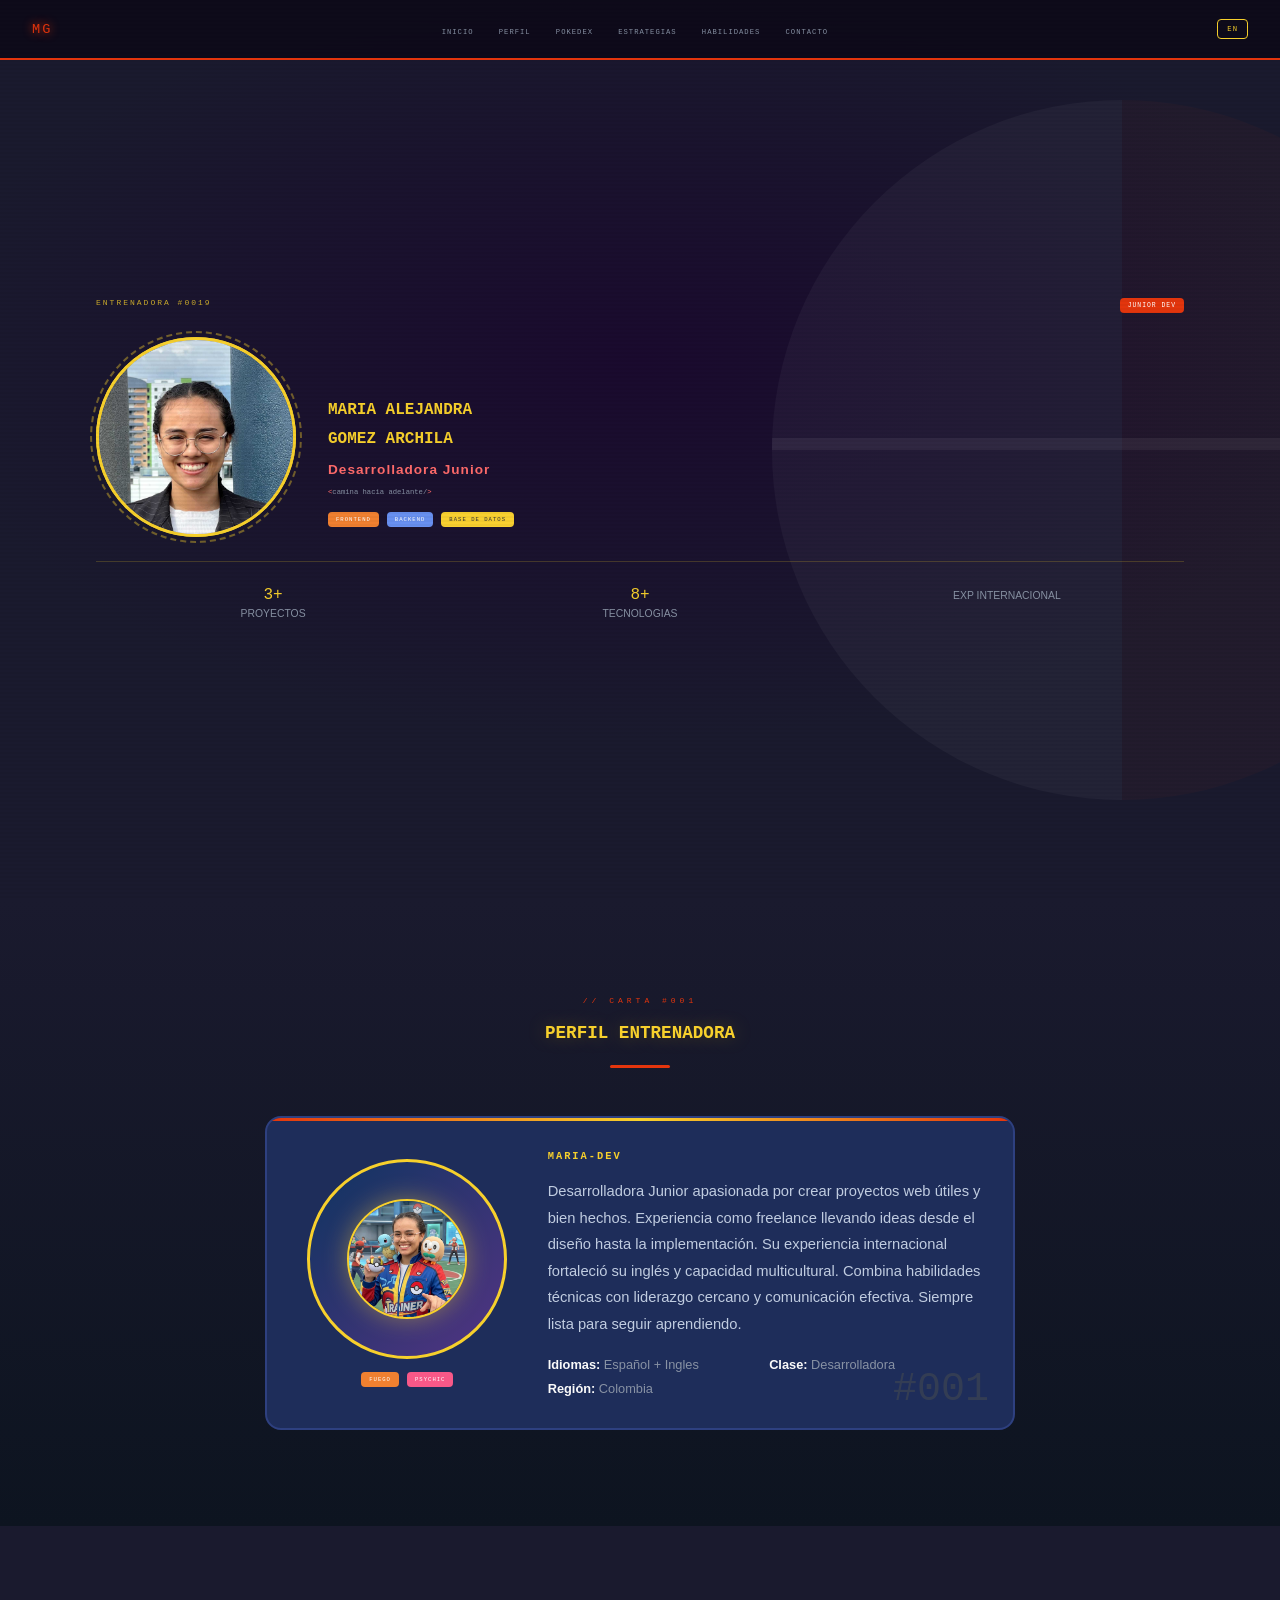
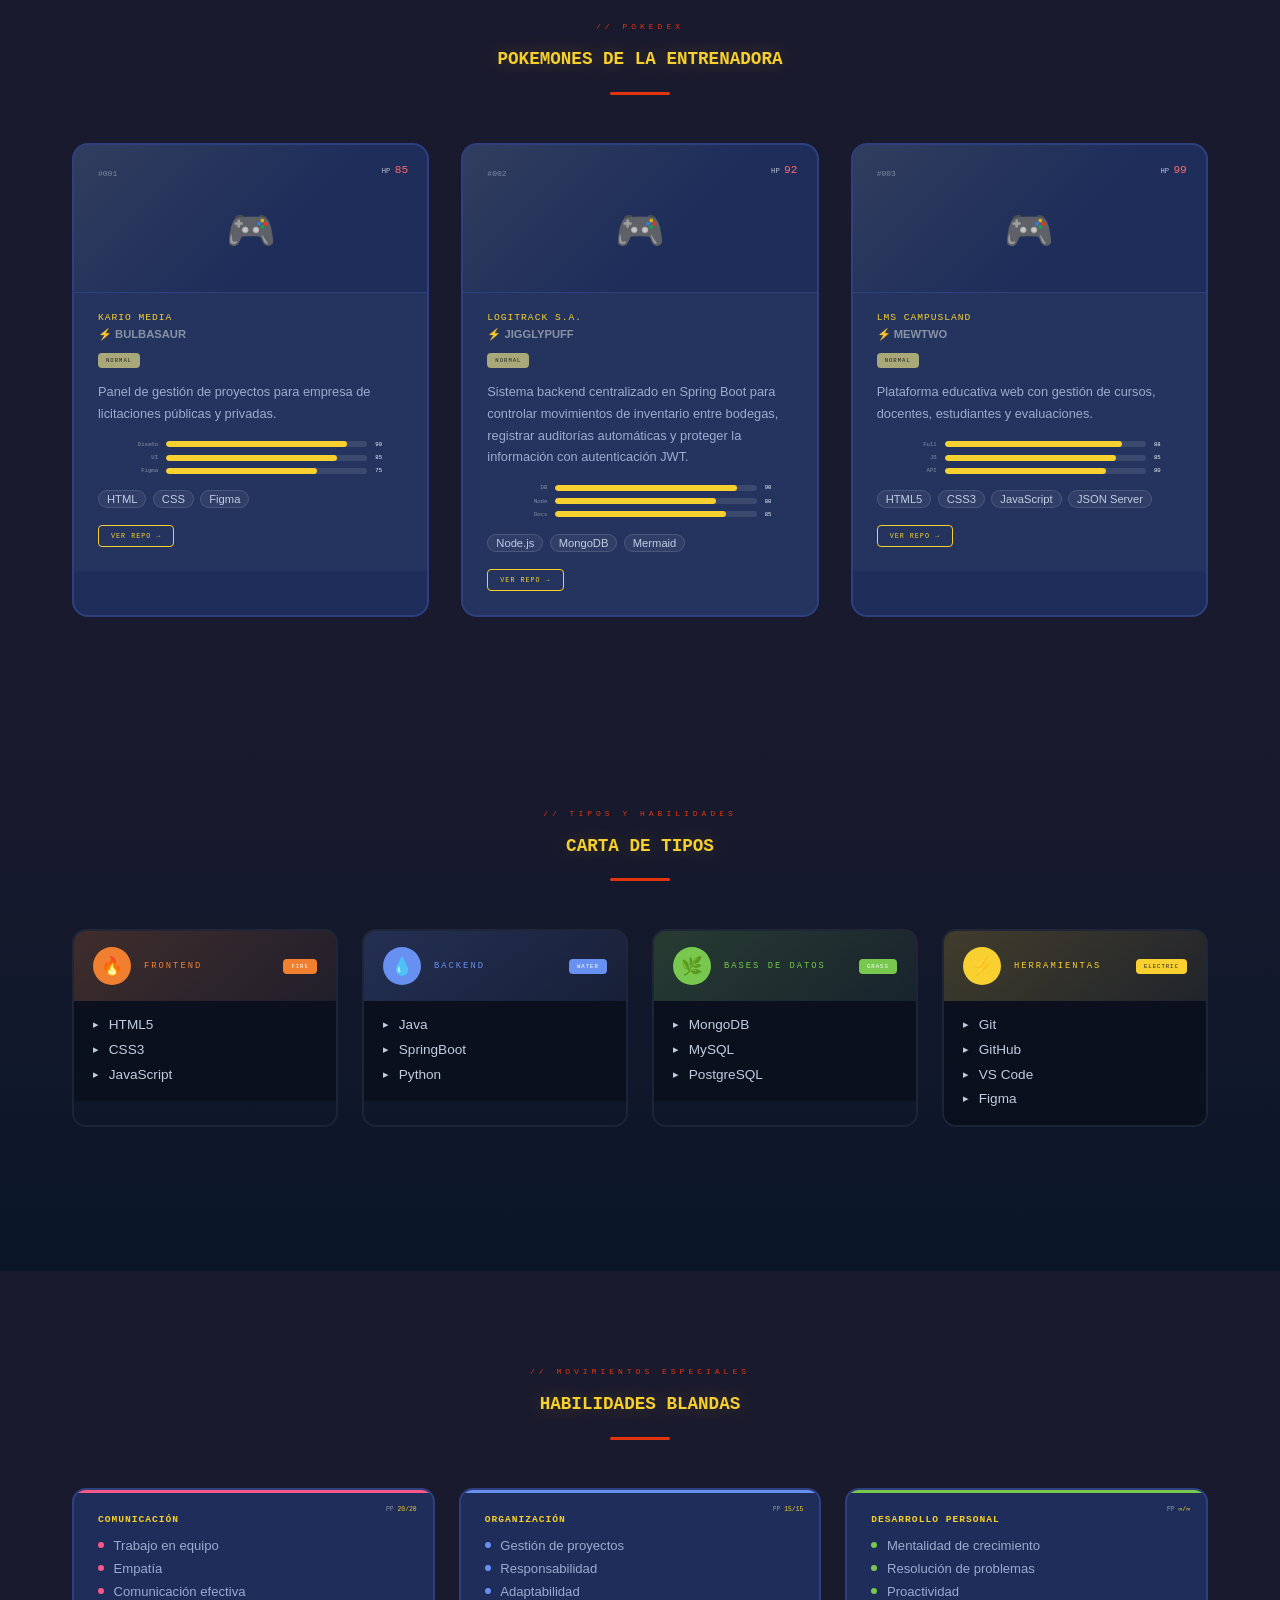
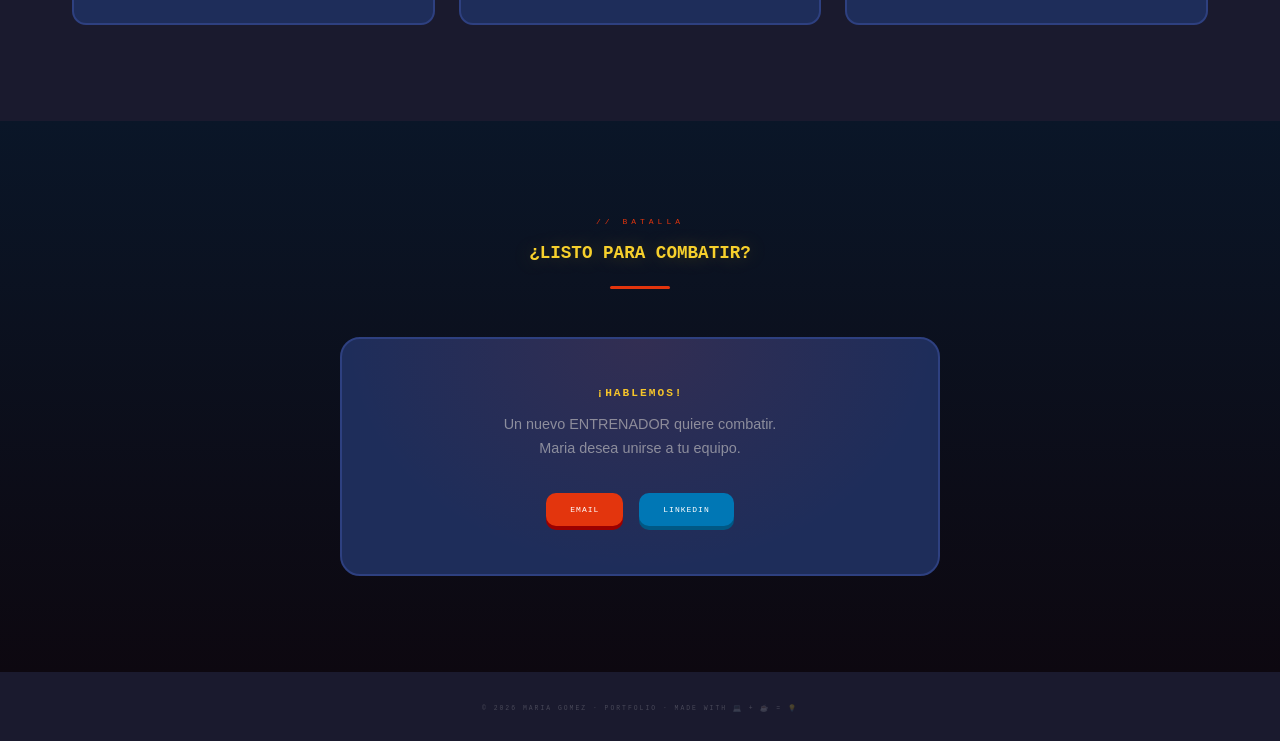
==== views/spanish.html @ d7ff7d3b "feat: :rocket: Finishing last details" ====
<!DOCTYPE html>
<html lang="en">

<head>
    <meta charset="UTF-8">
    <meta name="viewport" content="width=device-width, initial-scale=1.0">
    <title>MG.</title>
    <link rel="stylesheet" href="/style.css">
</head>

<body>
    <div class="stars-bg" id="stars"></div>
    <header>
        <!--NAV BAR-->
        <nav>
            <div class="nav-logo">MG</div>
            <ul class="nav-links" id="navLinks">
                <li><a href="#home">INICIO</a></li>
                <li><a href="#about">PERFIL</a></li>
                <li><a href="#projects">POKEDEX</a></li>
                <li><a href="#skills">ESTRATEGIAS</a></li>
                <li><a href="#sskills">HABILIDADES</a></li>
                <li><a href="#contact">CONTACTO</a></li>
            </ul>
            <div class="nav-right">
                <a href="/index.html" class="lang-btn">EN</a>
                <div class="hamburger" id="hamburger">
                    <span></span>
                    <span></span>
                    <span></span>
                </div>
            </div>


        </nav>
    </header>

    <!--MAIN-->
    <main>
        <!--HOME-->
        <section id="home">
            <div class="trainer-card">
                <div class="trainer-card-header">
                    <span class="trainer-id">ENTRENADORA #0019</span>
                    <span class="trainer-badge"> JUNIOR DEV</span>
                </div>

                <div class="trainer-main">
                    <div class="trainer-photo">
                        <div class="trainer-photo-placeholder" id="profilePhotoWrapper">
                            <div>
                                <img class="profileImg" src="/media/perfilgit.jpg" alt="Maria Gomez" />
                            </div>
                        </div>
                    </div>

                    <div class="trainer-info">
                        <h1>MARIA ALEJANDRA<br>GOMEZ ARCHILA</h1>
                        <p class="trainer-title">Desarrolladora Junior</p>
                        <p class="trainer-motto"><span>&lt;</span>camina hacia adelante/<span>&gt;</span></p>
                        <div class="trainer-types">
                            <span class="type-badge type-fire">FRONTEND</span>
                            <span class="type-badge type-water">BACKEND</span>
                            <span class="type-badge type-electric">BASE DE DATOS</span>
                        </div>
                    </div>
                </div>

                <div class="trainer-stats">
                    <div class="trainer-stat">
                        <span class="trainer-stat-val">3+</span>
                        <span class="trainer-stat-label">PROYECTOS</span>
                    </div>
                    <div class="trainer-stat">
                        <span class="trainer-stat-val">8+</span>
                        <span class="trainer-stat-label">TECNOLOGIAS</span>
                    </div>
                    <div class="trainer-stat">
                        <span class="trainer-stat-val"></span>
                        <span class="trainer-stat-label">EXP INTERNACIONAL</span>
                    </div>
                </div>
            </div>
        </section>

        <!--ABOUT-->
        <section id="about">
            <div class="section">
                <div class="section-header reveal">
                    <p class="section-label">// CARTA #001</p>
                    <h2 class="section-title">PERFIL ENTRENADORA</h2>
                    <div class="section-divider"></div>
                </div>

                <div class="pokedex-entry reveal">
                    <div class="pokedex-sprite">
                        <div class="trainer-photo-placeholder">
                            <img class="trainerImg" src="/media/pokeTrainer.png" alt="Maria Gomez" />
                        </div>
                        <div class="trainer-types">
                            <span class="type-badge type-fire">FUEGO</span>
                            <span class="type-badge type-psychic">PSYCHIC</span>
                        </div>
                    </div>

                    <div class="pokedex-text">
                        <h3>MARIA-DEV </h3>
                        <p>Desarrolladora Junior apasionada por crear proyectos web útiles y bien hechos. Experiencia
                            como freelance
                            llevando ideas desde el diseño hasta la implementación. Su experiencia internacional
                            fortaleció su inglés y
                            capacidad multicultural. Combina habilidades técnicas con liderazgo cercano y comunicación
                            efectiva. Siempre
                            lista para seguir aprendiendo.</p>
                        <div class="entry-stats">
                            <div class="entry-stat">
                                <span class="entry-stat-text"><strong>Idiomas:</strong> Español + Ingles</span>
                            </div>
                            <div class="entry-stat">
                                <span class="entry-stat-text"><strong>Clase:</strong> Desarrolladora</span>
                            </div>
                            <div class="entry-stat">
                                <span class="entry-stat-text"><strong>Región:</strong> Colombia</span>
                            </div>
                        </div>
                    </div>
                    <div class="pokedex-num">#001</div>
                </div>
            </div>
        </section>

        <!--PROJECTS-->
        <section id="projects">
            <div class="section">
                <div class="section-header reveal">
                    <p class="section-label">// POKEDEX</p>
                    <h2 class="section-title">POKEMONES DE LA ENTRENADORA</h2>
                    <div class="section-divider"></div>
                </div>

                <div class="pokemon-cards-grid" id="pokemonCardsGrid">
                    <div class="divCards">
                        <div class="loading-spinner"></div>
                        <p class="pCards">
                            CARGANDO POKEDEX...
                        </p>
                    </div>
                </div>
            </div>
        </section>

        <!--SKILLS-->
        <section id="skills">
            <div class="section">
                <div class="section-header reveal">
                    <p class="section-label">// TIPOS Y HABILIDADES</p>
                    <h2 class="section-title">CARTA DE TIPOS</h2>
                    <div class="section-divider"></div>
                </div>

                <div class="type-chart-grid" id="typeChartGrid">
                    <!-- Script.js -->
                </div>
            </div>
        </section>

        <!--SSKILLS-->
        <section id="sskills">
            <div class="section">
                <div class="section-header reveal">
                    <p class="section-label">// MOVIMIENTOS ESPECIALES</p>
                    <h2 class="section-title">HABILIDADES BLANDAS</h2>
                    <div class="section-divider"></div>
                </div>

                <div class="moves-grid">
                    <div class="move-card pink reveal">
                        <div class="move-pp">PP <span>20/20</span></div>
                        <h3 class="move-name">COMUNICACIÓN</h3>
                        <ul class="move-items">
                            <li class="move-item"><span class="move-dot"></span>Trabajo en equipo</li>
                            <li class="move-item"><span class="move-dot"></span>Empatía</li>
                            <li class="move-item"><span class="move-dot"></span>Comunicación efectiva</li>
                        </ul>
                    </div>

                    <div class="move-card blue reveal">
                        <div class="move-pp">PP <span>15/15</span></div>
                        <h3 class="move-name">ORGANIZACIÓN</h3>
                        <ul class="move-items">
                            <li class="move-item"><span class="move-dot"></span>Gestión de proyectos</li>
                            <li class="move-item"><span class="move-dot"></span>Responsabilidad</li>
                            <li class="move-item"><span class="move-dot"></span>Adaptabilidad</li>
                        </ul>
                    </div>

                    <div class="move-card green reveal">
                        <div class="move-pp">PP <span>∞/∞</span></div>
                        <h3 class="move-name">DESARROLLO PERSONAL</h3>
                        <ul class="move-items">
                            <li class="move-item"><span class="move-dot"></span>Mentalidad de crecimiento</li>
                            <li class="move-item"><span class="move-dot"></span>Resolución de problemas</li>
                            <li class="move-item"><span class="move-dot"></span>Proactividad</li>
                        </ul>
                    </div>
                </div>
            </div>
        </section>

        <!--CONTACT-->
        <section id="contact">
            <div class="section">
                <div class="section-header reveal">
                    <p class="section-label">// BATALLA</p>
                    <h2 class="section-title">¿LISTO PARA COMBATIR?</h2>
                    <div class="section-divider"></div>
                </div>

                <div class="contact-card reveal">
                    <h3>¡HABLEMOS!</h3>
                    <p>Un nuevo ENTRENADOR quiere combatir.<br>Maria desea unirse a tu equipo.</p>
                    <div class="contact-buttons">
                        <a href="https://mail.google.com/mail/?view=cm&to=maga1731@gmail.com" target="_blank"
                            class="contact-btn email">EMAIL</a>
                        <a href="https://www.linkedin.com/in/maria-alejandra-gomez-archila-873340373/" target="_blank"
                            class="contact-btn linkedin">LINKEDIN</a>
                    </div>
                </div>
            </div>
        </section>
    </main>

    <!--FOOTER-->
    <footer>
        <div class="footer-text">
            © 2026 MARIA GOMEZ · PORTFOLIO · MADE WITH 💻 + ☕ = 💡
        </div>
    </footer>
</body>
<script src="/views/script-es.js"></script>

</html>
---- style.css ----
/*RESET*/
:root {
    --red: #E3350D;
    --red-dark: #9B0000;
    --red-light: #FF6B6B;
    --cream: #F5ECD7;
    --yellow: #F7D02C;
    --yellow2: #FFE066;
    --black: #1a1a2e;
    --dark: #16213e;
    --mid: #0f3460;
    --blue: #533483;
    --white: #FAFAFA;
    --gray: #8892a4;
    --card-bg: #1e2d5a;
    --border: #2e4080;

    /* Type colors */
    --fire: #F08030;
    --water: #6890F0;
    --grass: #78C850;
    --electric: #F8D030;
    --psychic: #F85888;
    --ice: #98D8D8;
    --dragon: #7038F8;
    --dark-t: #705848;
    --steel: #B8B8D0;
    --normal: #A8A878;
    --ghost: #705898;
    --fighting: #C03028;
    --poison: #A040A0;
    --ground: #E0C068;
    --rock: #B8A038;
    --bug: #A8B820;
}

*,
*::before,
*::after {
    box-sizing: border-box;
    margin: 0;
    padding: 0;
}

html {
    scroll-behavior: smooth;
}

body {
    font-family: 'Nunito', sans-serif;
    background: var(--black);
    color: var(--white);
    overflow-x: hidden;
}


/*NAV BAR*/
nav {
    position: fixed;
    top: 0;
    left: 0;
    right: 0;
    z-index: 100;
    background: rgba(14, 10, 26, 0.92);
    backdrop-filter: blur(12px);
    border-bottom: 2px solid var(--red);
    padding: 0 2rem;
    height: 60px;
    display: flex;
    align-items: center;
    justify-content: space-between;
}

.nav-logo {
    font-family: 'Press Start 2P', monospace;
    font-size: 0.85rem;
    color: var(--red);
    text-shadow: 0 0 10px var(--red);
    letter-spacing: 2px;
}

.nav-logo span {
    color: var(--yellow);
}

.nav-links {
    display: flex;
    gap: 0.2rem;
    list-style: none;
}

.nav-links a {
    font-family: 'Press Start 2P', monospace;
    font-size: 0.45rem;
    color: var(--gray);
    text-decoration: none;
    padding: 6px 10px;
    border-radius: 4px;
    transition: all 0.2s;
    letter-spacing: 1px;
    border: 1px solid transparent;
}

.nav-links a:hover {
    color: var(--yellow);
    border-color: var(--yellow);
    background: rgba(247, 208, 44, 0.1);
}

.hamburger {
    display: none;
    flex-direction: column;
    gap: 5px;
    cursor: pointer;
}

.hamburger span {
    width: 24px;
    height: 2px;
    background: var(--white);
    border-radius: 2px;
    transition: all 0.3s;
}
/*ES-IN*/

.nav-right {
    display: flex;
    align-items: center;
    gap: 1rem;
}

.lang-btn {
    font-family: 'Press Start 2P', monospace;
    font-size: 0.45rem;
    color: var(--yellow);
    border: 1px solid var(--yellow);
    padding: 5px 9px;
    border-radius: 4px;
    text-decoration: none;
    letter-spacing: 1px;
    transition: all 0.2s;
}

.lang-btn:hover {
    background: var(--yellow);
    color: var(--black);
}

/* BACKGROUND PATTERN */

body::before {
    content: '';
    position: fixed;
    inset: 0;
    background: repeating-linear-gradient(0deg,
            transparent,
            transparent 2px,
            rgba(0, 0, 0, 0.03) 2px,
            rgba(0, 0, 0, 0.03) 4px);
    pointer-events: none;
    z-index: 9999;
}


/*MAIN*/
/*HOME*/

.trainer-types {
    justify-content: flex-start;
    margin-top: 0.8rem
}

.profileImg {
    width: 200px; 

}

/*ABOUT*/

.trainerImg {
    width: 5vw;
}

.trainer-photo-placeholder {
    width: 100px;
    height: 100px;
    font-size: 2.5rem;
    margin: 0 auto;
}

/*PROJECTS*/

.divCards {
    grid-column: 1/-1;
    text-align: center;
    padding: 2rem;
}

.pCards {
    font-family: 'Press Start 2P', monospace;
    font-size: 0.5rem;
    color: var(--gray);
    margin-top: 1rem;
    letter-spacing: 2px;
}


/* ─── NAVBAR ─── */
nav {
    position: fixed;
    top: 0;
    left: 0;
    right: 0;
    z-index: 100;
    background: rgba(14, 10, 26, 0.92);
    backdrop-filter: blur(12px);
    border-bottom: 2px solid var(--red);
    padding: 0 2rem;
    height: 60px;
    display: flex;
    align-items: center;
    justify-content: space-between;
}

.nav-logo {
    font-family: 'Press Start 2P', monospace;
    font-size: 0.85rem;
    color: var(--red);
    text-shadow: 0 0 10px var(--red);
    letter-spacing: 2px;
}

.nav-logo span {
    color: var(--yellow);
}

.nav-links {
    display: flex;
    gap: 0.2rem;
    list-style: none;
}

.nav-links a {
    font-family: 'Press Start 2P', monospace;
    font-size: 0.45rem;
    color: var(--gray);
    text-decoration: none;
    padding: 6px 10px;
    border-radius: 4px;
    transition: all 0.2s;
    letter-spacing: 1px;
    border: 1px solid transparent;
}

.nav-links a:hover {
    color: var(--yellow);
    border-color: var(--yellow);
    background: rgba(247, 208, 44, 0.1);
}

.hamburger {
    display: none;
    flex-direction: column;
    gap: 5px;
    cursor: pointer;
}

.hamburger span {
    width: 24px;
    height: 2px;
    background: var(--white);
    border-radius: 2px;
    transition: all 0.3s;
}

/* ─── HERO — TRAINER CARD ─── */
#home {
    min-height: 100vh;
    display: flex;
    align-items: center;
    justify-content: center;
    padding: 80px 2rem 4rem;
    position: relative;
    overflow: hidden;
    background: radial-gradient(ellipse 80% 60% at 50% 40%, #1a0a2e 0%, var(--black) 70%);
}

/* Pokéball BG decoration */
#home::after {
    content: '';
    position: absolute;
    right: -15%;
    top: 50%;
    transform: translateY(-50%);
    width: 700px;
    height: 700px;
    border-radius: 50%;
    background: conic-gradient(from 0deg,
            var(--red) 0deg 180deg,
            var(--white) 180deg 360deg);
    opacity: 0.04;
    animation: rotatePokeball 20s linear infinite;
}

#home::before {
    content: '';
    position: absolute;
    right: -15%;
    top: calc(50% - 6px);
    transform: translateY(-50%);
    width: 700px;
    height: 12px;
    background: rgba(255, 255, 255, 0.06);
    z-index: 1;
}

@keyframes rotatePokeball {
    to {
        transform: translateY(-50%) rotate(360deg);
    }
}


/* TRAINER CARD */
.trainer-card {
    position: relative;
    z-index: 2;
    border-radius: 20px;
    padding: 3.5rem 4rem;      
    max-width: 100% ;         
    width: 100%;
    /*
    box-shadow:
    0 0 0 1px rgba(247, 208, 44, 0.3),
    0 0 40px rgba(247, 208, 44, 0.15),
    0 20px 60px rgba(0, 0, 0, 0.6);
    animation: fadeInUp 0.8s ease;
    background: linear-gradient(135deg, #1e2d5a 0%, #16213e 60%, #0d1b3e 100%);
    border: 3px solid var(--yellow); */
}

@keyframes fadeInUp {
    from {
        opacity: 0;
        transform: translateY(30px);
    }

    to {
        opacity: 1;
        transform: translateY(0);
    }
}

.trainer-card-header {
    display: flex;
    justify-content: space-between;
    align-items: flex-start;
    margin-bottom: 1.5rem;
}

.trainer-id {
    font-family: 'Press Start 2P', monospace;
    font-size: 0.5rem;
    color: var(--yellow);
    letter-spacing: 2px;
    opacity: 0.8;
}

.trainer-badge {
    background: var(--red);
    color: white;
    font-family: 'Press Start 2P', monospace;
    font-size: 0.4rem;
    padding: 4px 8px;
    border-radius: 4px;
    letter-spacing: 1px;
}

.trainer-main {
    display: flex;
    gap: 2rem;
    align-items: center;
    margin-bottom: 1.5rem;
}

.trainer-photo {
    position: relative;
    flex-shrink: 0;
}

.trainer-photo img {
    width: 200px;
    height: 200px;
    border-radius: 50%;
    object-fit: cover;
    border: 3px solid var(--yellow);
    display: block;
    background: var(--mid);
}

.trainer-photo-placeholder {
    width: 200px;
    height: 200px;
    border-radius: 50%;
    border: 3px solid var(--yellow);
    background: linear-gradient(135deg, var(--mid), var(--blue));
    display: flex;
    align-items: center;
    justify-content: center;
    font-size: 3rem;
}

.trainer-photo::after {
    content: '';
    position: absolute;
    inset: -6px;
    border-radius: 50%;
    border: 2px dashed rgba(247, 208, 44, 0.4);
    animation: spinDash 8s linear infinite;
}

@keyframes spinDash {
    to {
        transform: rotate(360deg);
    }
}

.trainer-info h1 {
    font-family: 'Press Start 2P', monospace;
    font-size: 1rem;
    color: var(--yellow);
    line-height: 1.8;
    margin-bottom: 0.5rem;
    padding-top: 50px;
}

.trainer-title {
    color: var(--red-light);
    font-size: 0.85rem;
    font-weight: 700;
    margin-bottom: 0.5rem;
    letter-spacing: 1px;
}

.trainer-motto {
    font-family: 'Press Start 2P', monospace;
    font-size: 0.45rem;
    color: var(--gray);
    line-height: 2;
}

.trainer-motto span {
    color: var(--red-light);
}

.trainer-stats {
    display: grid;
    grid-template-columns: 1fr 1fr 1fr;
    gap: 0.8rem;
    margin-top: 1.5rem;
    padding-top: 1.5rem;
    border-top: 1px solid rgba(247, 208, 44, 0.2);
}

.trainer-stat {
    text-align: center;
}

.trainer-stat-val {
    font-family: 'Press Start 2P', monospace;
    font-size: 1rem;
    color: var(--yellow);
    display: block;
}

.trainer-stat-label {
    font-size: 0.65rem;
    color: var(--gray);
    margin-top: 4px;
    display: block;
}

.hero-btns {
    display: flex;
    gap: 1rem;
    margin-top: 1.5rem;
    flex-wrap: wrap;
}

.btn-primary {
    background: var(--red);
    color: white;
    font-family: 'Press Start 2P', monospace;
    font-size: 0.5rem;
    padding: 12px 20px;
    border: none;
    border-radius: 8px;
    cursor: pointer;
    text-decoration: none;
    transition: all 0.2s;
    box-shadow: 0 4px 0 var(--red-dark);
    letter-spacing: 1px;
}

.btn-primary:hover {
    transform: translateY(-2px);
    box-shadow: 0 6px 0 var(--red-dark);
}

.btn-primary:active {
    transform: translateY(2px);
    box-shadow: 0 2px 0 var(--red-dark);
}

.btn-secondary {
    background: transparent;
    color: var(--yellow);
    font-family: 'Press Start 2P', monospace;
    font-size: 0.5rem;
    padding: 11px 20px;
    border: 2px solid var(--yellow);
    border-radius: 8px;
    cursor: pointer;
    text-decoration: none;
    transition: all 0.2s;
    letter-spacing: 1px;
}

.btn-secondary:hover {
    background: rgba(247, 208, 44, 0.1);
}

/* ─── SECTION WRAPPER ─── */
.section {
    padding: 6rem 2rem;
    max-width: 1200px;
    margin: 0 auto;
}

.section-header {
    text-align: center;
    margin-bottom: 3rem;
}

.section-label {
    font-family: 'Press Start 2P', monospace;
    font-size: 0.5rem;
    color: var(--red);
    letter-spacing: 4px;
    text-transform: uppercase;
    margin-bottom: 0.8rem;
}

.section-title {
    font-family: 'Press Start 2P', monospace;
    font-size: 1.1rem;
    color: var(--yellow);
    line-height: 1.8;
    text-shadow: 0 0 20px rgba(247, 208, 44, 0.3);
}

.section-divider {
    width: 60px;
    height: 3px;
    background: var(--red);
    margin: 1rem auto 0;
    border-radius: 2px;
}

/* ─── ABOUT — POKEDEX ENTRY ─── */
#about {
    background: linear-gradient(180deg, var(--black) 0%, #0d1420 100%);
}

.pokedex-entry {
    background: var(--card-bg);
    border: 2px solid var(--border);
    border-radius: 16px;
    padding: 2rem;
    max-width: 750px;
    margin: 0 auto;
    display: grid;
    grid-template-columns: 1fr 2fr;
    gap: 2rem;
    align-items: center;
    position: relative;
    overflow: hidden;
}

.pokedex-entry::before {
    content: '';
    position: absolute;
    top: 0;
    left: 0;
    right: 0;
    height: 3px;
    background: linear-gradient(90deg, var(--red), var(--yellow), var(--red));
}

.pokedex-num {
    font-family: 'Press Start 2P', monospace;
    font-size: 2.5rem;
    color: rgba(247, 208, 44, 0.1);
    position: absolute;
    bottom: 1rem;
    right: 1.5rem;
    pointer-events: none;
}

.pokedex-sprite {
    text-align: center;
}

.pokedex-sprite img {
    width: 120px;
    height: 120px;
    object-fit: cover;
    border-radius: 50%;
    border: 2px solid var(--yellow);
    filter: drop-shadow(0 0 12px rgba(247, 208, 44, 0.4));
}

.trainer-types {
    display: flex;
    gap: 0.5rem;
    flex-wrap: wrap;
    margin-top: 0.8rem;
    justify-content: center;
}

.type-badge {
    font-family: 'Press Start 2P', monospace;
    font-size: 0.35rem;
    padding: 4px 8px;
    border-radius: 4px;
    letter-spacing: 1px;
}

.pokedex-text h3 {
    font-family: 'Press Start 2P', monospace;
    font-size: 0.65rem;
    color: var(--yellow);
    margin-bottom: 1rem;
    letter-spacing: 2px;
}

.pokedex-text p {
    color: #c0cce0;
    line-height: 1.8;
    font-size: 0.92rem;
}

.entry-stats {
    display: grid;
    grid-template-columns: 1fr 1fr;
    gap: 0.6rem;
    margin-top: 1.2rem;
}

.entry-stat {
    display: flex;
    align-items: center;
    gap: 0.5rem;
    font-size: 0.8rem;
}

.entry-stat-icon {
    font-size: 1rem;
}

.entry-stat-text {
    color: var(--gray);
}

.entry-stat-text strong {
    color: var(--white);
    font-weight: 700;
}

/* ─── PROJECTS — POKEMON CARDS ─── */
#projects {
    background: var(--black);
}

.pokemon-cards-grid {
    display: grid;
    grid-template-columns: repeat(auto-fit, minmax(280px, 1fr));
    gap: 2rem;
}

.pokemon-project-card {
    background: var(--card-bg);
    border: 2px solid var(--border);
    border-radius: 16px;
    overflow: hidden;
    transition: transform 0.3s, box-shadow 0.3s;
    cursor: pointer;
    position: relative;
}

.pokemon-project-card:hover {
    transform: translateY(-8px) scale(1.02);
    box-shadow: 0 20px 40px rgba(0, 0, 0, 0.5), 0 0 20px rgba(247, 208, 44, 0.15);
}

.pcard-top {
    padding: 1.5rem 1.5rem 1rem;
    position: relative;
    min-height: 140px;
    display: flex;
    flex-direction: column;
    align-items: center;
    justify-content: flex-start;
}

.pcard-id {
    font-family: 'Press Start 2P', monospace;
    font-size: 0.5rem;
    color: rgba(255, 255, 255, 0.4);
    align-self: flex-start;
    margin-bottom: 0.5rem;
}

.pcard-pokemon {
    width: 90px;
    height: 90px;
    object-fit: contain;
    filter: drop-shadow(0 4px 12px rgba(0, 0, 0, 0.5));
    animation: floatPokemon 3s ease-in-out infinite;
}

@keyframes floatPokemon {

    0%,
    100% {
        transform: translateY(0);
    }

    50% {
        transform: translateY(-8px);
    }
}

.pcard-pokemon-loading {
    width: 90px;
    height: 90px;
    display: flex;
    align-items: center;
    justify-content: center;
    font-size: 2.5rem;
    animation: floatPokemon 3s ease-in-out infinite;
}

.pcard-hp {
    position: absolute;
    top: 1.2rem;
    right: 1.2rem;
    font-family: 'Press Start 2P', monospace;
    font-size: 0.45rem;
    color: rgba(255, 255, 255, 0.7);
}

.pcard-hp span {
    color: var(--red-light);
    font-size: 0.7rem;
}

.pcard-body {
    background: rgba(255, 255, 255, 0.03);
    border-top: 1px solid var(--border);
    padding: 1.2rem 1.5rem 1.5rem;
}

.pcard-name {
    font-family: 'Press Start 2P', monospace;
    font-size: 0.6rem;
    color: var(--yellow);
    margin-bottom: 0.3rem;
    letter-spacing: 1px;
}

.pcard-pokemon-name {
    font-size: 0.7rem;
    color: var(--gray);
    margin-bottom: 0.8rem;
    font-weight: 600;
}

.pcard-types {
    display: flex;
    gap: 0.4rem;
    flex-wrap: wrap;
    margin-bottom: 0.8rem;
}

.pcard-desc {
    font-size: 0.8rem;
    color: #9aaccf;
    line-height: 1.7;
    margin-bottom: 1rem;
}

.pcard-stats-mini {
    margin-bottom: 1rem;
}

.pcard-stat-row {
    display: flex;
    align-items: center;
    gap: 0.5rem;
    margin-bottom: 0.4rem;
}

.pcard-stat-name {
    font-family: 'Press Start 2P', monospace;
    font-size: 0.35rem;
    color: var(--gray);
    width: 60px;
    text-align: right;
    flex-shrink: 0;
}

.pcard-stat-bar {
    flex: 1;
    height: 6px;
    background: rgba(255, 255, 255, 0.1);
    border-radius: 3px;
    overflow: hidden;
}

.pcard-stat-fill {
    height: 100%;
    border-radius: 3px;
    transition: width 1s ease;
}

.pcard-stat-num {
    font-family: 'Press Start 2P', monospace;
    font-size: 0.35rem;
    color: var(--white);
    width: 28px;
}

.pcard-tech {
    display: flex;
    flex-wrap: wrap;
    gap: 0.4rem;
    margin-bottom: 1rem;
}

.tech-pill {
    background: rgba(255, 255, 255, 0.06);
    border: 1px solid rgba(255, 255, 255, 0.12);
    color: #c0cce0;
    font-size: 0.7rem;
    padding: 2px 8px;
    border-radius: 20px;
}

.pcard-link {
    display: inline-block;
    font-family: 'Press Start 2P', monospace;
    font-size: 0.42rem;
    color: var(--yellow);
    text-decoration: none;
    border: 1px solid var(--yellow);
    padding: 6px 12px;
    border-radius: 4px;
    transition: all 0.2s;
    letter-spacing: 1px;
}

.pcard-link:hover {
    background: var(--yellow);
    color: var(--black);
}

/* ─── SKILLS — TYPE CHART ─── */
#skills {
    background: linear-gradient(180deg, var(--black) 0%, #0a1628 100%);
}

.type-chart-grid {
    display: grid;
    grid-template-columns: repeat(auto-fit, minmax(260px, 1fr));
    gap: 1.5rem;
    margin-bottom: 3rem;
}

.type-category-card {
    border-radius: 14px;
    overflow: hidden;
    border: 2px solid rgba(255, 255, 255, 0.06);
    transition: transform 0.2s, box-shadow 0.2s;
}

.type-category-card:hover {
    transform: translateY(-4px);
    box-shadow: 0 12px 30px rgba(0, 0, 0, 0.4);
}

.type-cat-header {
    padding: 1rem 1.2rem;
    display: flex;
    align-items: center;
    gap: 0.8rem;
}

.type-icon {
    width: 38px;
    height: 38px;
    border-radius: 50%;
    display: flex;
    align-items: center;
    justify-content: center;
    font-size: 1.1rem;
    flex-shrink: 0;
}

.type-cat-name {
    font-family: 'Press Start 2P', monospace;
    font-size: 0.55rem;
    letter-spacing: 2px;
}

.type-cat-body {
    padding: 1rem 1.2rem 1.2rem;
    background: rgba(0, 0, 0, 0.3);
}

.skill-items {
    list-style: none;
    display: flex;
    flex-direction: column;
    gap: 0.6rem;
}

.skill-item {
    display: flex;
    align-items: center;
    gap: 0.6rem;
    font-size: 0.85rem;
    color: #c0cce0;
}

.skill-item::before {
    content: '▸';
    font-size: 0.7rem;
    flex-shrink: 0;
}

.pokemon-sprite-mini {
    width: 32px;
    height: 32px;
    object-fit: contain;
}

/* ─── SOFT SKILLS — MOVES ─── */
#sskills {
    background: var(--black);
}

.moves-grid {
    display: grid;
    grid-template-columns: repeat(auto-fit, minmax(260px, 1fr));
    gap: 1.5rem;
}

.move-card {
    background: var(--card-bg);
    border: 2px solid var(--border);
    border-radius: 14px;
    padding: 1.5rem;
    position: relative;
    overflow: hidden;
    transition: transform 0.2s;
}

.move-card:hover {
    transform: translateY(-4px);
}

.move-card::before {
    content: '';
    position: absolute;
    top: 0;
    left: 0;
    right: 0;
    height: 3px;
}

.move-card.pink::before {
    background: var(--psychic);
}

.move-card.blue::before {
    background: var(--water);
}

.move-card.green::before {
    background: var(--grass);
}

.move-pp {
    position: absolute;
    top: 1rem;
    right: 1rem;
    font-family: 'Press Start 2P', monospace;
    font-size: 0.4rem;
    color: var(--gray);
}

.move-pp span {
    color: var(--yellow);
}

.move-icon {
    font-size: 2rem;
    margin-bottom: 0.8rem;
}

.move-name {
    font-family: 'Press Start 2P', monospace;
    font-size: 0.6rem;
    color: var(--yellow);
    margin-bottom: 0.8rem;
    letter-spacing: 1px;
}

.move-items {
    list-style: none;
    display: flex;
    flex-direction: column;
    gap: 0.5rem;
}

.move-item {
    display: flex;
    align-items: center;
    gap: 0.6rem;
    font-size: 0.82rem;
    color: #9aaccf;
}

.move-dot {
    width: 6px;
    height: 6px;
    border-radius: 50%;
    flex-shrink: 0;
}

.pink .move-dot {
    background: var(--psychic);
}

.blue .move-dot {
    background: var(--water);
}

.green .move-dot {
    background: var(--grass);
}

/* ─── CONTACT ─── */
#contact {
    background: linear-gradient(180deg, #0a1628 0%, #0d0810 100%);
    text-align: center;
}

.contact-card {
    background: var(--card-bg);
    border: 2px solid var(--border);
    border-radius: 20px;
    padding: 3rem 2rem;
    max-width: 600px;
    margin: 0 auto;
    position: relative;
    overflow: hidden;
}

.contact-card::before {
    content: '';
    position: absolute;
    inset: 0;
    background: radial-gradient(ellipse at 50% 0%, rgba(227, 53, 13, 0.1) 0%, transparent 70%);
}

.contact-pokeball {
    font-size: 3.5rem;
    margin-bottom: 1rem;
    animation: bounce 2s ease-in-out infinite;
}

@keyframes bounce {

    0%,
    100% {
        transform: translateY(0);
    }

    50% {
        transform: translateY(-10px);
    }
}

.contact-card h3 {
    font-family: 'Press Start 2P', monospace;
    font-size: 0.7rem;
    color: var(--yellow);
    margin-bottom: 0.8rem;
    letter-spacing: 2px;
}

.contact-card p {
    color: var(--gray);
    font-size: 0.9rem;
    margin-bottom: 2rem;
    line-height: 1.7;
}

.contact-buttons {
    display: flex;
    gap: 1rem;
    justify-content: center;
    flex-wrap: wrap;
}

.contact-btn {
    display: flex;
    align-items: center;
    gap: 0.5rem;
    padding: 12px 24px;
    border-radius: 10px;
    text-decoration: none;
    font-family: 'Press Start 2P', monospace;
    font-size: 0.5rem;
    letter-spacing: 1px;
    transition: all 0.2s;
    position: relative; 
    z-index: 10;       
}

.contact-btn.email {
    background: var(--red);
    color: white;
    box-shadow: 0 4px 0 var(--red-dark);
}

.contact-btn.email:hover {
    transform: translateY(-2px);
    box-shadow: 0 6px 0 var(--red-dark);
}

.contact-btn.linkedin {
    background: #0077B5;
    color: white;
    box-shadow: 0 4px 0 #005885;
}

.contact-btn.linkedin:hover {
    transform: translateY(-2px);
    box-shadow: 0 6px 0 #005885;
}

.footer-text {
    text-align: center;
    padding: 2rem;
    font-family: 'Press Start 2P', monospace;
    font-size: 0.4rem;
    color: rgba(255, 255, 255, 0.2);
    letter-spacing: 2px;
}


/* ─── LOADING / ANIMATIONS ─── */
.loading-spinner {
    display: inline-block;
    width: 24px;
    height: 24px;
    border: 2px solid rgba(247, 208, 44, 0.2);
    border-top-color: var(--yellow);
    border-radius: 50%;
    animation: spin 0.8s linear infinite;
}

@keyframes spin {
    to {
        transform: rotate(360deg);
    }
}

/* Scroll fade-in */
.reveal {
    opacity: 0;
    transform: translateY(20px);
    transition: opacity 0.6s ease, transform 0.6s ease;
}

.reveal.visible {
    opacity: 1;
    transform: translateY(0);
}

/* ═══════════════════════════════════════════════════════
    RESPONSIVE — Mobile First
    Breakpoints:
    xs  < 480px   (phones pequeños)
    sm  < 640px   (phones)
    md  < 768px   (tablets portrait)
    lg  < 1024px  (tablets landscape / small laptop)
═══════════════════════════════════════════════════════ */

/* ─── LG: tablets landscape ─── */
@media (max-width: 1024px) {
    .trainer-card {
        max-width: 520px;
        padding: 2rem 2.2rem;
    }

    .section-title {
        font-size: 0.9rem;
    }

    .pokemon-cards-grid {
        grid-template-columns: repeat(auto-fit, minmax(240px, 1fr));
    }
}

/* ─── MD: tablets portrait / large phones ─── */
@media (max-width: 768px) {

    /* NAV */
    .nav-links {
        display: none;
    }

    .hamburger {
        display: flex;
    }

    .nav-links.open {
        display: flex;
        flex-direction: column;
        position: absolute;
        top: 60px;
        left: 0;
        right: 0;
        background: rgba(14, 10, 26, 0.98);
        padding: 1rem 1.5rem;
        gap: 0.2rem;
        border-bottom: 2px solid var(--red);
        z-index: 99;
    }

    .nav-links.open a {
        font-size: 0.5rem;
        padding: 10px 12px;
    }

    /* HERO */
    #home {
        padding: 40px 1.2rem 3rem;
        align-items: flex-start;
        padding-top: 90px;
    }

    .trainer-card {
        padding: 2rem 1.5rem;
        border-radius: 16px;
    }

    .trainer-card-header {
        margin-bottom: 1.2rem;
    }

    .trainer-main {
        flex-direction: column;
        align-items: center;
        text-align: center;
        gap: 1.2rem;
    }

    .trainer-info h1 {
        font-size: 0.75rem;
    }

    .trainer-info .trainer-types {
        justify-content: center;
    }

    .trainer-stats {
        grid-template-columns: repeat(3, 1fr);
        gap: 0.5rem;
        padding-top: 1.2rem;
        margin-top: 1.2rem;
    }

    .trainer-stat-val {
        font-size: 0.85rem;
    }

    .trainer-stat-label {
        font-size: 0.55rem;
    }

    .hero-btns {
        flex-direction: column;
        gap: 0.8rem;
    }

    .btn-primary,
    .btn-secondary {
        text-align: center;
        width: 100%;
    }

    /* SECTIONS */
    .section {
        padding: 4rem 1.2rem;
    }

    .section-title {
        font-size: 0.7rem;
        line-height: 2;
    }

    .section-label {
        font-size: 0.42rem;
    }

    /* ABOUT */
    .pokedex-entry {
        grid-template-columns: 1fr;
        padding: 1.5rem 1.2rem;
        gap: 1.5rem;
        text-align: center;
    }

    .pokedex-sprite {
        display: flex;
        flex-direction: column;
        align-items: center;
    }

    .entry-stats {
        grid-template-columns: 1fr;
        gap: 0.5rem;
    }

    .entry-stat {
        justify-content: center;
    }

    /* PROJECTS */
    .pokemon-cards-grid {
        grid-template-columns: 1fr;
        gap: 1.5rem;
    }

    /* SKILLS */
    .type-chart-grid {
        grid-template-columns: 1fr;
        gap: 1.2rem;
    }

    /* SOFT SKILLS */
    .moves-grid {
        grid-template-columns: 1fr;
        gap: 1.2rem;
    }

    /* CONTACT */
    .contact-card {
        padding: 2rem 1.2rem;
        z-index: 2;
    }

    .contact-buttons {
        flex-direction: column;
        align-items: center;
    }

    .contact-btn {
        width: 100%;
        max-width: 280px;
        justify-content: center;
    }

    /* ENCOUNTER POPUP */
    #encounter-popup {
        bottom: 1rem;
        right: 1rem;
        left: 1rem;
        max-width: none;
    }
}

/* ─── SM: phones ─── */
@media (max-width: 640px) {

    /* NAV */
    .nav-logo {
        font-size: 0.7rem;
    }

    /* HERO */
    .trainer-photo-placeholder {
        width: 100px;
        height: 100px;
        font-size: 2.4rem;
    }

    .trainer-photo::after {
        inset: -5px;
    }

    .trainer-info h1 {
        font-size: 0.65rem;
    }

    .trainer-title {
        font-size: 0.75rem;
    }

    .trainer-motto {
        font-size: 0.4rem;
    }

    .trainer-id,
    .trainer-badge {
        font-size: 0.38rem;
    }

    .type-badge {
        font-size: 0.3rem;
        padding: 3px 6px;
    }

    /* SECTIONS */
    .section {
        padding: 3.5rem 1rem;
    }

    .section-title {
        font-size: 0.6rem;
    }

    /* ABOUT */
    .pokedex-text h3 {
        font-size: 0.55rem;
        text-align: center;
    }

    .pokedex-text p {
        font-size: 0.85rem;
        text-align: left;
    }

    /* PROJECTS */
    .pcard-name {
        font-size: 0.5rem;
    }

    .pcard-stat-name {
        font-size: 0.3rem;
        width: 50px;
    }

    /* SOFT SKILLS */
    .move-name {
        font-size: 0.52rem;
    }

    .move-item {
        font-size: 0.78rem;
    }

    /* CONTACT */
    .contact-card h3 {
        font-size: 0.6rem;
    }

    .contact-card p {
        font-size: 0.82rem;
    }

    /* FOOTER */
    .footer-text {
        font-size: 0.33rem;
        padding: 1.5rem 1rem;
        line-height: 2.2;
    }
}

/* ─── XS: phones muy pequeños ─── */
@media (max-width: 480px) {

    .trainer-card {
        padding: 1.6rem 1.3rem;
        border-radius: 14px;
    }

    .trainer-info h1 {
        font-size: 0.55rem;
    }

    .trainer-stats {
        gap: 0.3rem;
    }

    .trainer-stat-val {
        font-size: 0.75rem;
    }

    .trainer-stat-label {
        font-size: 0.45rem;
    }

    .btn-primary,
    .btn-secondary {
        font-size: 0.42rem;
        padding: 10px 14px;
    }

    .section-title {
        font-size: 0.52rem;
    }

    .pcard-body {
        padding: 1rem 1.1rem 1.2rem;
    }

    .type-cat-name {
        font-size: 0.44rem;
    }

    .move-card {
        padding: 1.2rem 1rem;
    }

    .contact-pokeball {
        font-size: 2.8rem;
    }
}

/* ─── TYPE COLOR CLASSES ─── */
.type-fire {
    background: var(--fire);
    color: #fff;
}

.type-water {
    background: var(--water);
    color: #fff;
}

.type-grass {
    background: var(--grass);
    color: #fff;
}

.type-electric {
    background: var(--electric);
    color: #333;
}

.type-psychic {
    background: var(--psychic);
    color: #fff;
}

.type-ice {
    background: var(--ice);
    color: #333;
}

.type-dragon {
    background: var(--dragon);
    color: #fff;
}

.type-ghost {
    background: var(--ghost);
    color: #fff;
}

.type-steel {
    background: var(--steel);
    color: #333;
}

.type-normal {
    background: var(--normal);
    color: #333;
}

.type-fighting {
    background: var(--fighting);
    color: #fff;
}

.type-poison {
    background: var(--poison);
    color: #fff;
}

.type-ground {
    background: var(--ground);
    color: #333;
}

.type-rock {
    background: var(--rock);
    color: #fff;
}

.type-bug {
    background: var(--bug);
    color: #333;
}

.type-dark {
    background: var(--dark-t);
    color: #fff;
}


/* Pixel stars */
.stars-bg {
    position: fixed;
    inset: 0;
    overflow: hidden;
    pointer-events: none;
    z-index: 0;
}

.star {
    position: absolute;
    width: 2px;
    height: 2px;
    background: white;
    border-radius: 50%;
    animation: twinkle 3s infinite alternate;
}

@keyframes twinkle {
    from {
        opacity: 0.2;
    }

    to {
        opacity: 1;
    }
}
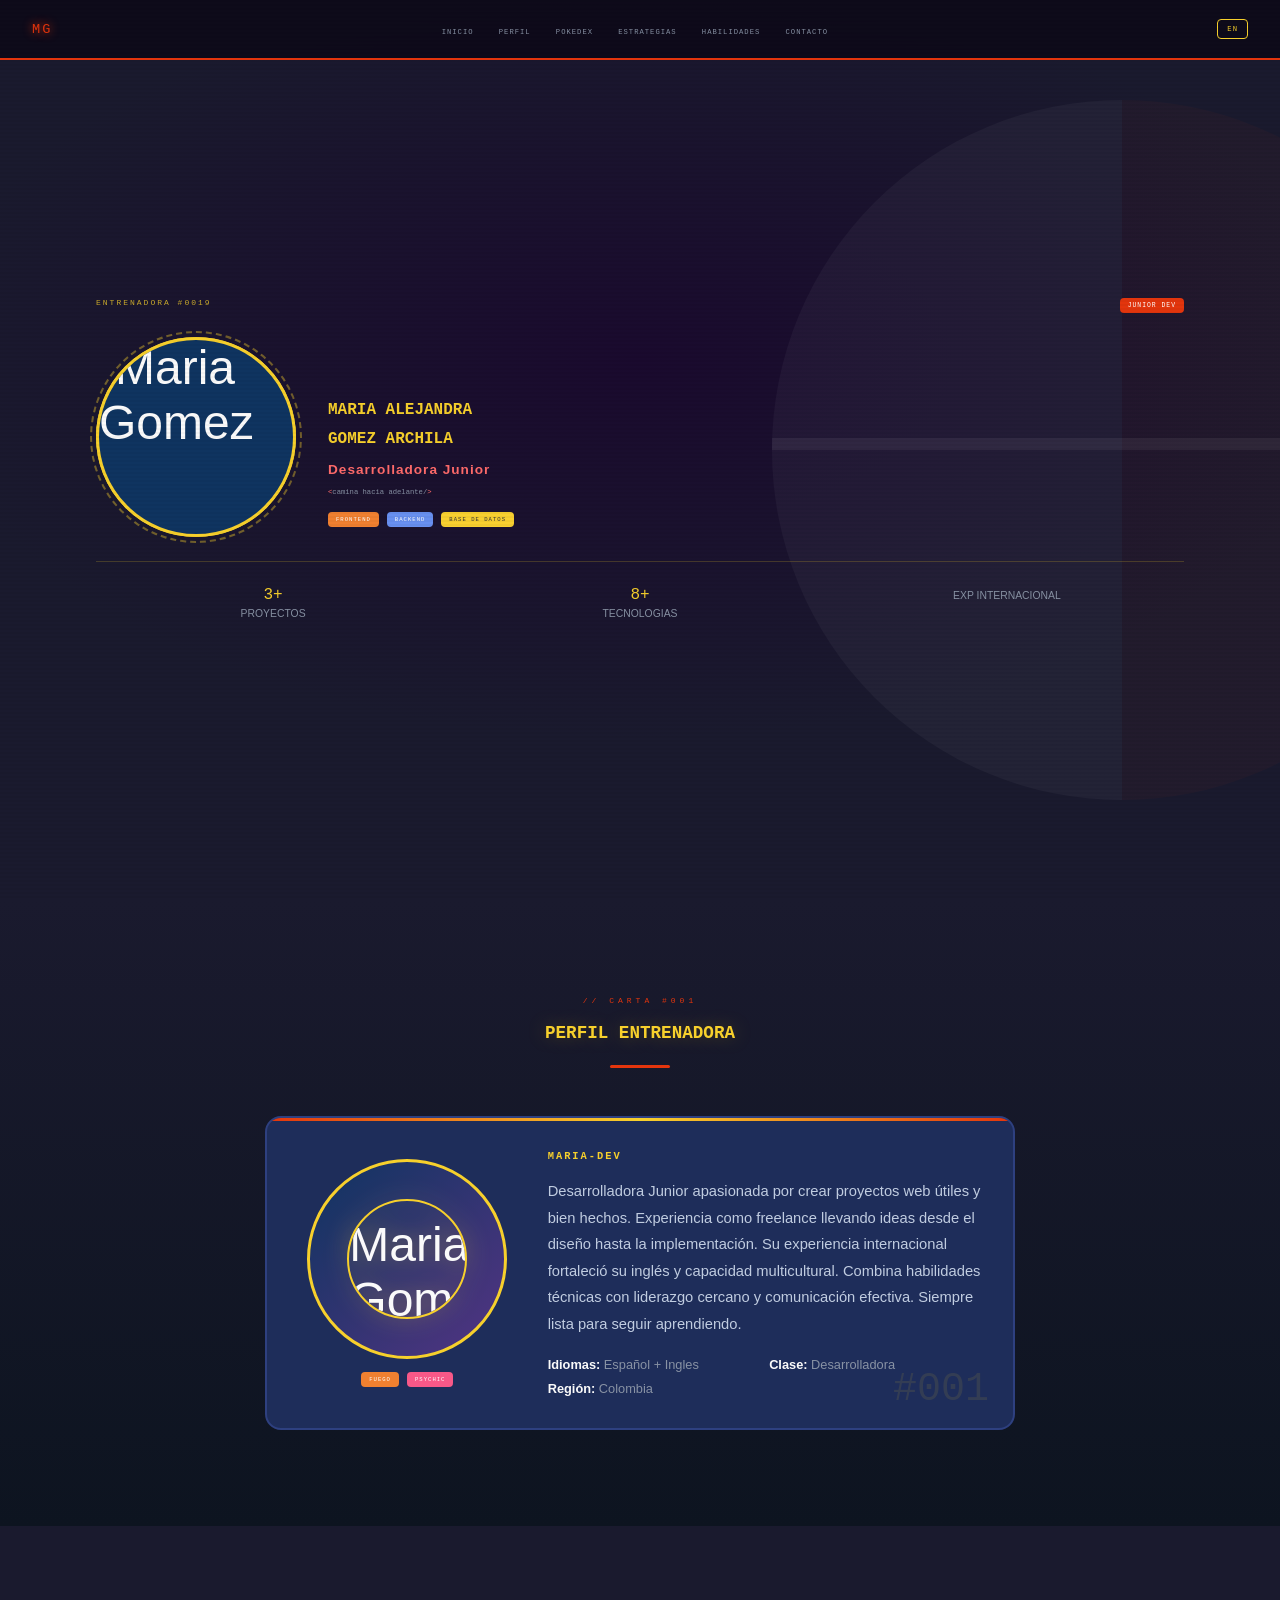
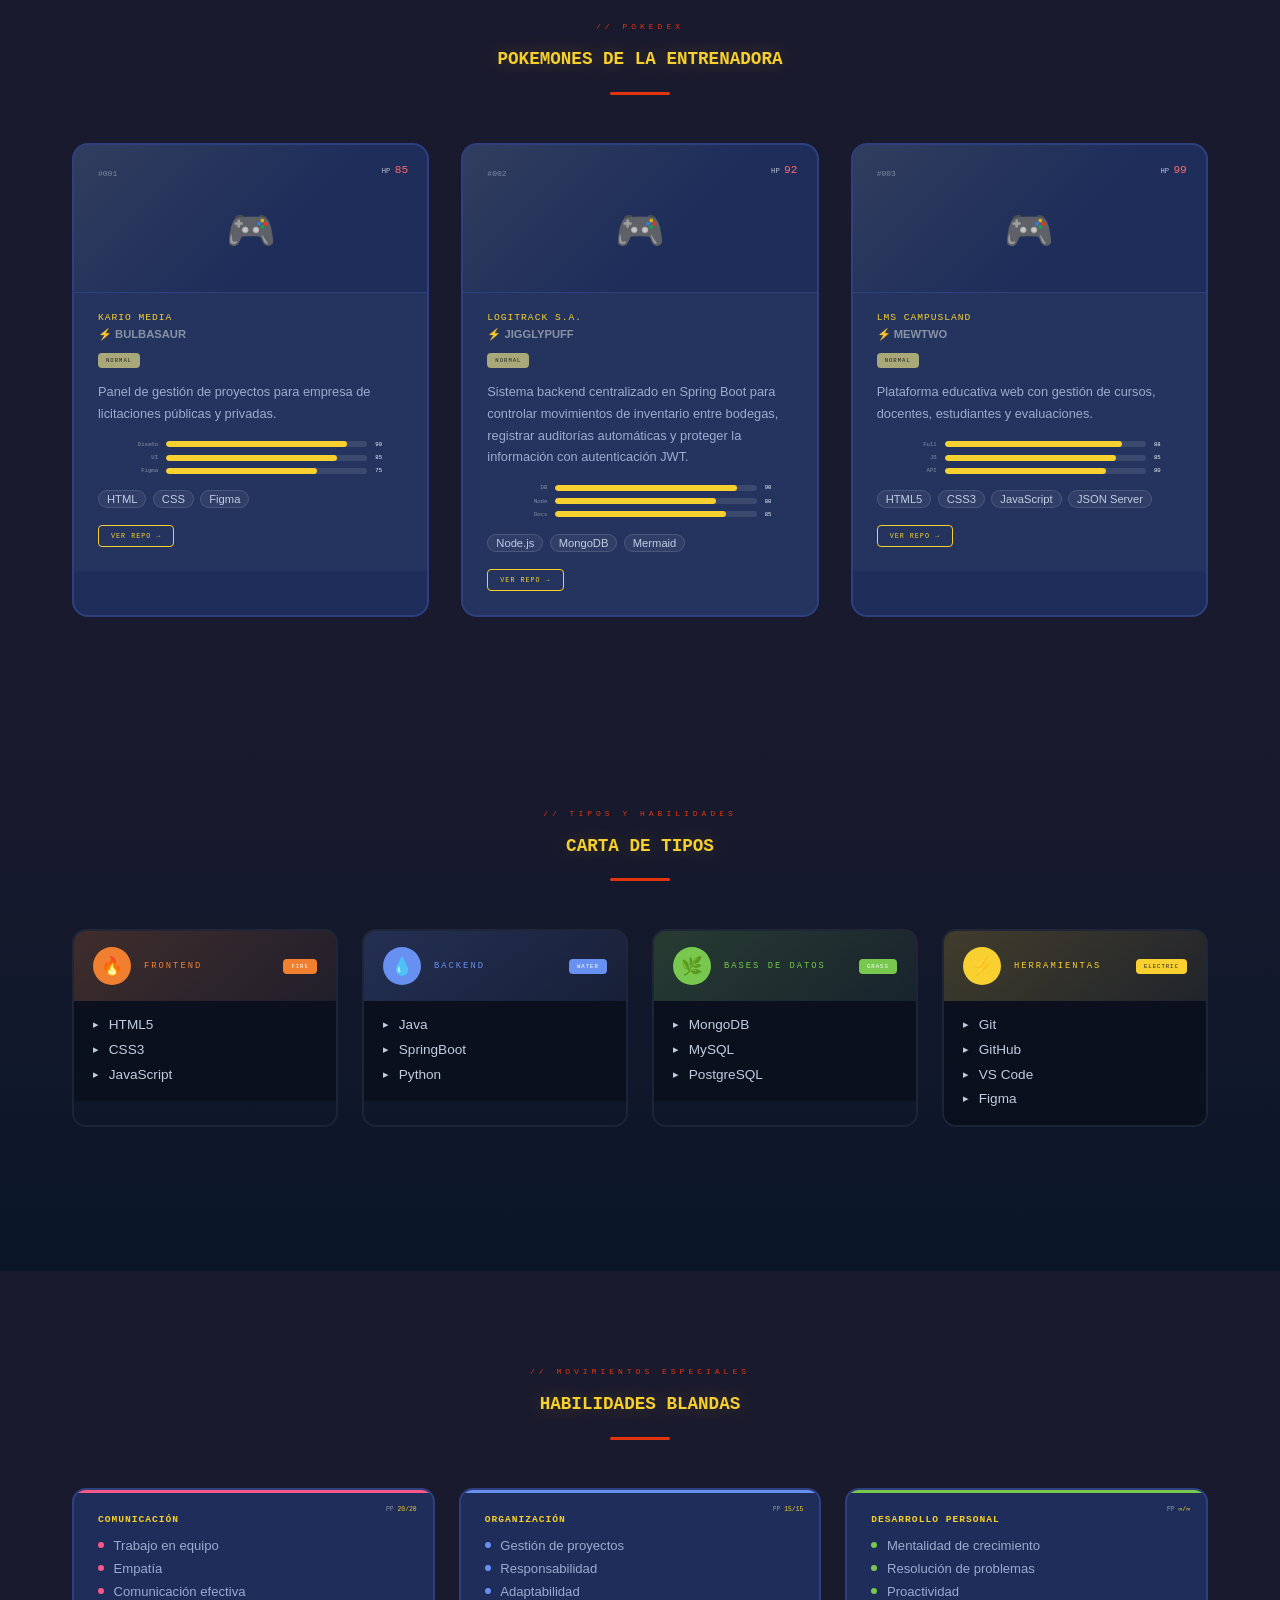
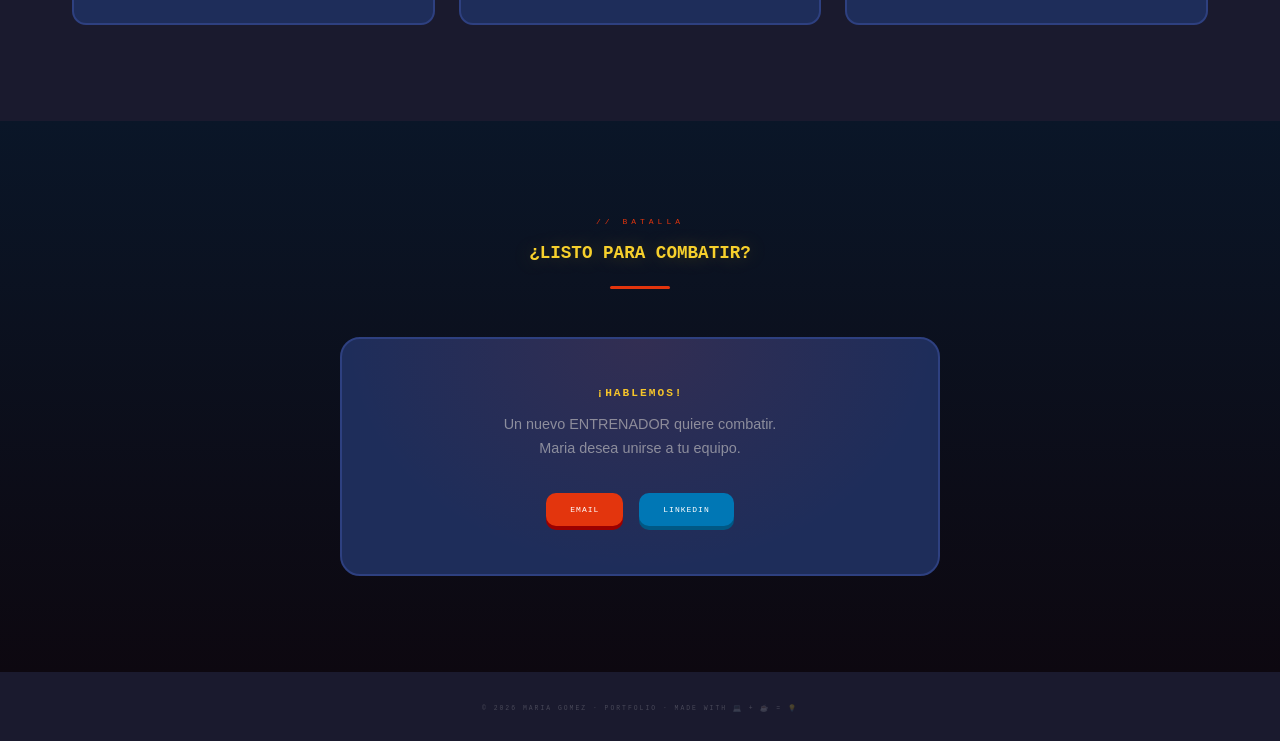
==== commit 3c6438d6: "feat: :art: Fixing images route" ====
--- a/views/spanish.html
+++ b/views/spanish.html
@@ -5,7 +5,7 @@
     <meta charset="UTF-8">
     <meta name="viewport" content="width=device-width, initial-scale=1.0">
     <title>MG.</title>
-    <link rel="stylesheet" href="/style.css">
+    <link rel="stylesheet" href="../style.css">
 </head>
 
 <body>
@@ -23,7 +23,7 @@
                 <li><a href="#contact">CONTACTO</a></li>
             </ul>
             <div class="nav-right">
-                <a href="/index.html" class="lang-btn">EN</a>
+                <a href="../../PORTFOLIO_MG/index.html" class="lang-btn">EN</a>
                 <div class="hamburger" id="hamburger">
                     <span></span>
                     <span></span>
@@ -49,7 +49,7 @@
                     <div class="trainer-photo">
                         <div class="trainer-photo-placeholder" id="profilePhotoWrapper">
                             <div>
-                                <img class="profileImg" src="/media/perfilgit.jpg" alt="Maria Gomez" />
+                                <img class="profileImg" src="../../PORTFOLIO_MG/media/perfilgit.jpg" alt="Maria Gomez" />
                             </div>
                         </div>
                     </div>
@@ -95,7 +95,7 @@
                 <div class="pokedex-entry reveal">
                     <div class="pokedex-sprite">
                         <div class="trainer-photo-placeholder">
-                            <img class="trainerImg" src="/media/pokeTrainer.png" alt="Maria Gomez" />
+                            <img class="trainerImg" src="../../PORTFOLIO_MG/media/pokeTrainer.png" alt="Maria Gomez" />
                         </div>
                         <div class="trainer-types">
                             <span class="type-badge type-fire">FUEGO</span>
@@ -237,6 +237,6 @@
         </div>
     </footer>
 </body>
-<script src="/views/script-es.js"></script>
+<script src="../views/script-es.js"></script>
 
 </html>
